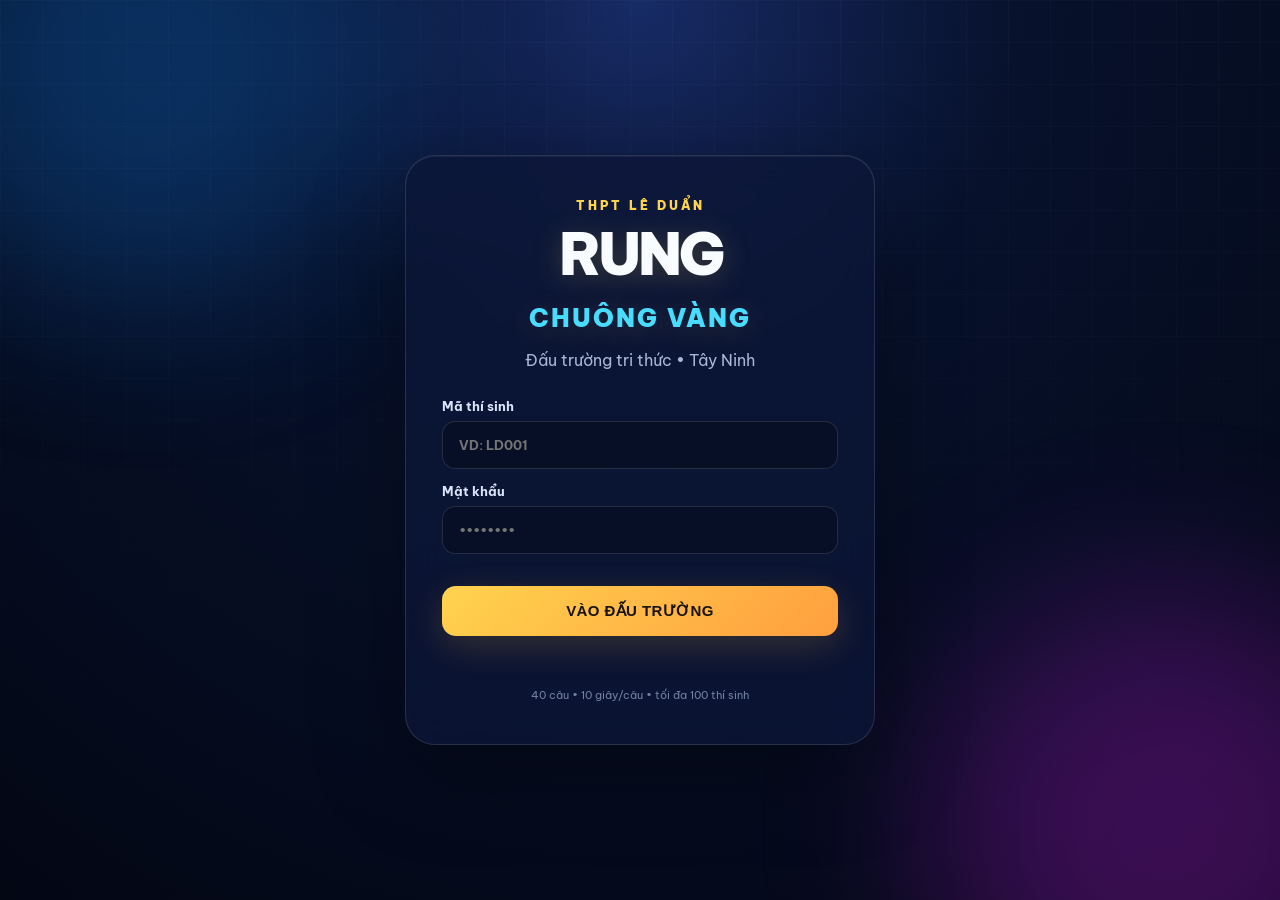
==== index.html @ 0bbd942b "Add files via upload" ====
<!doctype html>
<html lang="vi">
<head>
  <meta charset="utf-8">
  <meta name="viewport" content="width=device-width,initial-scale=1">
  <title>Rung Chuông Vàng — THPT Lê Duẩn</title>
  <meta name="theme-color" content="#07122d">
  <link rel="stylesheet" href="style.css">
</head>
<body>
  <div id="app">
    <section id="loginView" class="screen login-screen">
      <div class="aurora a1"></div><div class="aurora a2"></div>
      <div class="login-card glass">
        <div class="school-badge">THPT LÊ DUẨN</div>
        <div class="game-logo">RUNG<br><span>CHUÔNG VÀNG</span></div>
        <p class="subtitle">Đấu trường tri thức • Tây Ninh</p>
        <form id="loginForm">
          <label>Mã thí sinh
            <input id="studentCode" autocomplete="username" required placeholder="VD: LD001">
          </label>
          <label>Mật khẩu
            <input id="password" type="password" autocomplete="current-password" required placeholder="••••••••">
          </label>
          <button class="primary-btn" type="submit">VÀO ĐẤU TRƯỜNG</button>
          <p id="loginError" class="error"></p>
        </form>
        <div class="login-note">40 câu • 10 giây/câu • tối đa 100 thí sinh</div>
      </div>
    </section>

    <section id="quizView" class="screen hidden">
      <header class="topbar">
        <div>
          <div class="mini-brand">THPT LÊ DUẨN · RUNG CHUÔNG VÀNG</div>
          <div id="studentName" class="student-name">Thí sinh</div>
        </div>
        <div class="score-box">
          <span>ĐIỂM</span><strong id="score">0</strong>
        </div>
      </header>

      <main class="arena">
        <div class="round-row">
          <div class="question-count">CÂU <b id="qNo">0</b><span>/40</span></div>
          <div class="timer-wrap">
            <div id="timer" class="timer">10</div>
            <div class="timer-track"><div id="timerBar"></div></div>
          </div>
          <div class="live-pill"><i></i> LIVE</div>
        </div>

        <div id="waitingPanel" class="panel glass">
          <div class="pulse-ring">🔔</div>
          <h1>Đấu trường đang chuẩn bị</h1>
          <p>Hãy giữ màn hình sẵn sàng. MC sẽ bắt đầu khi tất cả thí sinh đã vào phòng.</p>
          <div class="loader"></div>
        </div>

        <div id="questionPanel" class="hidden">
          <div class="question-card glass">
            <div class="category" id="category">KIẾN THỨC</div>
            <h1 id="questionText">Câu hỏi</h1>
          </div>
          <div class="answers">
            <button class="answer" data-key="A"><span>A</span><strong id="ansA"></strong></button>
            <button class="answer" data-key="B"><span>B</span><strong id="ansB"></strong></button>
            <button class="answer" data-key="C"><span>C</span><strong id="ansC"></strong></button>
            <button class="answer" data-key="D"><span>D</span><strong id="ansD"></strong></button>
          </div>
          <div id="lockMessage" class="lock-message"></div>
        </div>

        <div id="resultPanel" class="panel glass hidden">
          <div id="resultIcon" class="result-icon">✓</div>
          <h1 id="resultTitle">Đã ghi nhận</h1>
          <p id="resultText">Chờ MC chuyển câu tiếp theo.</p>
        </div>
      </main>
      <div id="toast" class="toast"></div>
    </section>
  </div>
  <script src="config.js"></script>
  <script src="app.js"></script>
</body>
</html>
---- style.css ----
@import url('https://fonts.googleapis.com/css2?family=Be+Vietnam+Pro:wght@400;500;600;700;800;900&display=swap');
:root{
  --bg:#050a1b; --panel:rgba(12,23,56,.78); --line:rgba(255,255,255,.12);
  --gold:#ffd34e; --cyan:#48dcff; --text:#f8fbff; --muted:#aab7d4;
  --red:#ff5570; --green:#44e0a2;
}
*{box-sizing:border-box}
html,body{margin:0;min-height:100%;font-family:"Be Vietnam Pro",system-ui,sans-serif;background:radial-gradient(circle at 50% 0,#172b65 0,#07112b 35%,#030714 100%);color:var(--text)}
body:before{content:"";position:fixed;inset:0;pointer-events:none;background-image:linear-gradient(rgba(255,255,255,.025) 1px,transparent 1px),linear-gradient(90deg,rgba(255,255,255,.025) 1px,transparent 1px);background-size:42px 42px;mask-image:linear-gradient(to bottom,black,transparent 90%)}
.hidden{display:none!important}.screen{min-height:100vh}.glass{background:var(--panel);border:1px solid var(--line);box-shadow:0 25px 90px rgba(0,0,0,.35),inset 0 1px rgba(255,255,255,.06);backdrop-filter:blur(20px)}
.login-screen{display:grid;place-items:center;position:relative;overflow:hidden;padding:24px}.aurora{position:absolute;width:480px;height:480px;border-radius:50%;filter:blur(90px);opacity:.25}.a1{background:#168cff;top:-180px;left:-100px}.a2{background:#d91eff;right:-130px;bottom:-170px}
.login-card{width:min(470px,100%);padding:42px 36px;border-radius:30px;text-align:center;position:relative}
.school-badge{font-size:12px;font-weight:900;letter-spacing:3px;color:var(--gold);margin-bottom:15px}
.game-logo{font-size:58px;line-height:.9;font-weight:900;letter-spacing:-3px;text-shadow:0 4px 30px rgba(255,211,78,.22)}
.game-logo span{font-size:25px;letter-spacing:2px;color:var(--cyan)}
.subtitle{color:var(--muted);margin:18px 0 28px}
form{text-align:left}label{display:block;color:#dbe4fa;font-size:13px;font-weight:700;margin:14px 0}input{width:100%;margin-top:7px;padding:15px 16px;border-radius:13px;border:1px solid var(--line);background:#070f27;color:#fff;outline:none;font:inherit}input:focus{border-color:var(--cyan);box-shadow:0 0 0 3px rgba(72,220,255,.12)}
.primary-btn{width:100%;margin-top:18px;padding:16px;border:0;border-radius:14px;background:linear-gradient(135deg,#ffd34e,#ff9f3f);color:#17120a;font-weight:900;font-size:15px;letter-spacing:.4px;cursor:pointer;box-shadow:0 10px 35px rgba(255,181,60,.18)}
.primary-btn:active{transform:translateY(1px)}.error{min-height:20px;color:#ff8da0;font-size:12px;text-align:center}.login-note{font-size:11px;color:#7382a3;margin-top:20px}
.topbar{height:82px;padding:0 34px;display:flex;align-items:center;justify-content:space-between;border-bottom:1px solid var(--line);background:rgba(2,7,20,.72);backdrop-filter:blur(15px)}
.mini-brand{font-size:10px;font-weight:900;letter-spacing:2px;color:var(--gold)}.student-name{font-size:16px;font-weight:800;margin-top:4px}.score-box{text-align:right}.score-box span{display:block;font-size:9px;color:var(--muted);letter-spacing:2px}.score-box strong{font-size:28px;color:var(--gold)}
.arena{max-width:1180px;margin:0 auto;padding:32px 24px 60px}.round-row{display:grid;grid-template-columns:1fr auto 1fr;align-items:center;gap:20px;margin-bottom:26px}.question-count{font-size:20px;font-weight:900}.question-count b{font-size:32px;color:var(--gold)}.question-count span{color:#72809d;font-size:13px}
.timer-wrap{width:min(360px,45vw);text-align:center}.timer{font-size:46px;font-weight:900;line-height:1;text-shadow:0 0 30px rgba(72,220,255,.35)}.timer-track{height:7px;background:#172341;border-radius:10px;margin-top:10px;overflow:hidden}.timer-track div{height:100%;width:100%;background:linear-gradient(90deg,var(--cyan),var(--gold));transform-origin:left}
.live-pill{justify-self:end;font-size:10px;letter-spacing:2px;font-weight:900;color:#ff8092}.live-pill i{display:inline-block;width:8px;height:8px;border-radius:50%;background:#ff526c;margin-right:6px;box-shadow:0 0 15px #ff526c;animation:blink 1s infinite}
.panel{min-height:460px;border-radius:28px;display:grid;place-items:center;align-content:center;text-align:center;padding:50px}.panel h1{margin:15px 0 8px;font-size:30px}.panel p{max-width:620px;color:var(--muted);line-height:1.7}.pulse-ring{font-size:54px;animation:pulse 1.8s infinite}.loader{width:120px;height:4px;background:#18233f;border-radius:9px;margin-top:28px;overflow:hidden}.loader:after{content:"";display:block;width:40%;height:100%;background:var(--cyan);animation:load 1.3s infinite}
.question-card{padding:36px 42px;border-radius:28px;text-align:center;margin-bottom:20px}.category{font-size:10px;letter-spacing:3px;font-weight:900;color:var(--cyan);margin-bottom:18px}.question-card h1{font-size:clamp(25px,4vw,43px);line-height:1.28;margin:0;letter-spacing:-.7px}
.answers{display:grid;grid-template-columns:1fr 1fr;gap:16px}.answer{min-height:115px;border:1px solid var(--line);border-radius:22px;background:linear-gradient(145deg,rgba(21,37,79,.9),rgba(9,19,46,.9));color:#fff;padding:18px 22px;display:flex;align-items:center;gap:18px;text-align:left;cursor:pointer;transition:.18s transform,.18s border,.18s background}.answer span{flex:0 0 48px;height:48px;border-radius:14px;display:grid;place-items:center;background:rgba(72,220,255,.1);border:1px solid rgba(72,220,255,.25);color:var(--cyan);font-size:19px;font-weight:900}.answer strong{font-size:17px;line-height:1.4}.answer:hover{transform:translateY(-2px);border-color:rgba(72,220,255,.6)}.answer.selected{border-color:var(--gold);background:linear-gradient(145deg,rgba(92,69,20,.9),rgba(20,28,55,.9));box-shadow:0 0 35px rgba(255,211,78,.1)}.answer.disabled{pointer-events:none;opacity:.65}
.lock-message{text-align:center;color:var(--muted);font-size:12px;margin-top:16px;min-height:18px}.result-icon{width:72px;height:72px;border-radius:50%;display:grid;place-items:center;background:rgba(68,224,162,.12);color:var(--green);font-size:38px;font-weight:900}
.toast{position:fixed;left:50%;bottom:25px;transform:translate(-50%,20px);padding:12px 18px;background:#111c3a;border:1px solid var(--line);border-radius:12px;opacity:0;pointer-events:none;transition:.25s;font-size:13px}.toast.show{opacity:1;transform:translate(-50%,0)}
@keyframes blink{50%{opacity:.25}}@keyframes pulse{50%{transform:scale(1.08)}}@keyframes load{from{transform:translateX(-100%)}to{transform:translateX(350%)}} 
@media(max-width:700px){.topbar{padding:0 16px}.arena{padding:20px 14px 45px}.round-row{grid-template-columns:1fr auto;}.timer-wrap{grid-column:1/-1;grid-row:2;width:100%}.live-pill{display:none}.answers{grid-template-columns:1fr}.answer{min-height:92px}.question-card{padding:28px 20px}.game-logo{font-size:48px}.login-card{padding:34px 24px}}
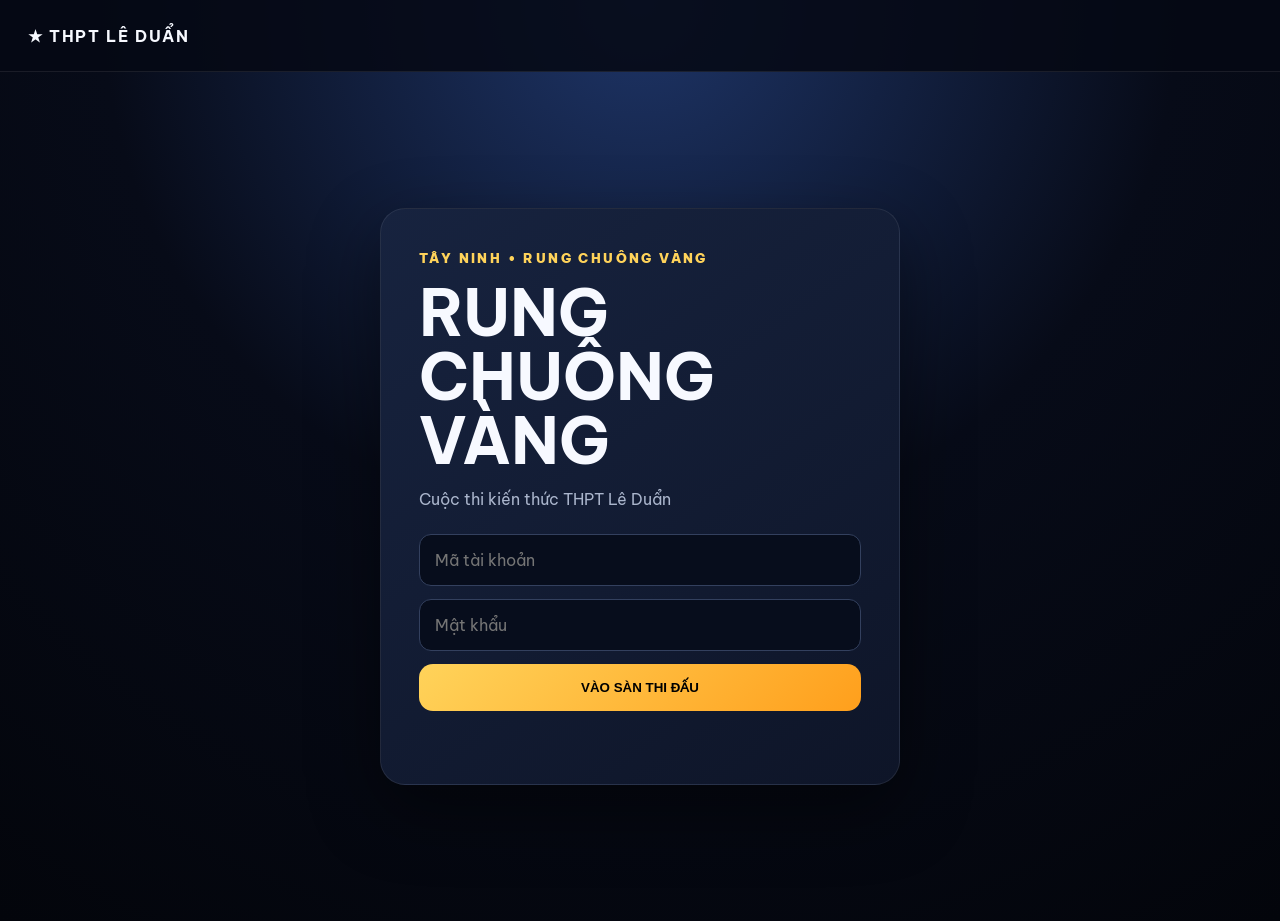
==== commit c70f297e: "Add files via upload" ====
--- a/index.html
+++ b/index.html
@@ -1,86 +1 @@
-<!doctype html>
-<html lang="vi">
-<head>
-  <meta charset="utf-8">
-  <meta name="viewport" content="width=device-width,initial-scale=1">
-  <title>Rung Chuông Vàng — THPT Lê Duẩn</title>
-  <meta name="theme-color" content="#07122d">
-  <link rel="stylesheet" href="style.css">
-</head>
-<body>
-  <div id="app">
-    <section id="loginView" class="screen login-screen">
-      <div class="aurora a1"></div><div class="aurora a2"></div>
-      <div class="login-card glass">
-        <div class="school-badge">THPT LÊ DUẨN</div>
-        <div class="game-logo">RUNG<br><span>CHUÔNG VÀNG</span></div>
-        <p class="subtitle">Đấu trường tri thức • Tây Ninh</p>
-        <form id="loginForm">
-          <label>Mã thí sinh
-            <input id="studentCode" autocomplete="username" required placeholder="VD: LD001">
-          </label>
-          <label>Mật khẩu
-            <input id="password" type="password" autocomplete="current-password" required placeholder="••••••••">
-          </label>
-          <button class="primary-btn" type="submit">VÀO ĐẤU TRƯỜNG</button>
-          <p id="loginError" class="error"></p>
-        </form>
-        <div class="login-note">40 câu • 10 giây/câu • tối đa 100 thí sinh</div>
-      </div>
-    </section>
-
-    <section id="quizView" class="screen hidden">
-      <header class="topbar">
-        <div>
-          <div class="mini-brand">THPT LÊ DUẨN · RUNG CHUÔNG VÀNG</div>
-          <div id="studentName" class="student-name">Thí sinh</div>
-        </div>
-        <div class="score-box">
-          <span>ĐIỂM</span><strong id="score">0</strong>
-        </div>
-      </header>
-
-      <main class="arena">
-        <div class="round-row">
-          <div class="question-count">CÂU <b id="qNo">0</b><span>/40</span></div>
-          <div class="timer-wrap">
-            <div id="timer" class="timer">10</div>
-            <div class="timer-track"><div id="timerBar"></div></div>
-          </div>
-          <div class="live-pill"><i></i> LIVE</div>
-        </div>
-
-        <div id="waitingPanel" class="panel glass">
-          <div class="pulse-ring">🔔</div>
-          <h1>Đấu trường đang chuẩn bị</h1>
-          <p>Hãy giữ màn hình sẵn sàng. MC sẽ bắt đầu khi tất cả thí sinh đã vào phòng.</p>
-          <div class="loader"></div>
-        </div>
-
-        <div id="questionPanel" class="hidden">
-          <div class="question-card glass">
-            <div class="category" id="category">KIẾN THỨC</div>
-            <h1 id="questionText">Câu hỏi</h1>
-          </div>
-          <div class="answers">
-            <button class="answer" data-key="A"><span>A</span><strong id="ansA"></strong></button>
-            <button class="answer" data-key="B"><span>B</span><strong id="ansB"></strong></button>
-            <button class="answer" data-key="C"><span>C</span><strong id="ansC"></strong></button>
-            <button class="answer" data-key="D"><span>D</span><strong id="ansD"></strong></button>
-          </div>
-          <div id="lockMessage" class="lock-message"></div>
-        </div>
-
-        <div id="resultPanel" class="panel glass hidden">
-          <div id="resultIcon" class="result-icon">✓</div>
-          <h1 id="resultTitle">Đã ghi nhận</h1>
-          <p id="resultText">Chờ MC chuyển câu tiếp theo.</p>
-        </div>
-      </main>
-      <div id="toast" class="toast"></div>
-    </section>
-  </div>
-  <script src="config.js"></script>
-  <script src="app.js"></script>
-</body>
-</html>
+<!doctype html><html lang="vi"><head><meta charset="utf-8"><meta name="viewport" content="width=device-width,initial-scale=1"><title>Rung Chuông Vàng - THPT Lê Duẩn</title><link rel="stylesheet" href="style.css"></head><body><header><b>★ THPT LÊ DUẨN</b><span id="badge"></span></header><main><section id="login"><div class="card login"><small>TÂY NINH • RUNG CHUÔNG VÀNG</small><h1>RUNG CHUÔNG VÀNG</h1><p>Cuộc thi kiến thức THPT Lê Duẩn</p><form id="form"><input id="user" placeholder="Mã tài khoản" required><input id="pass" type="password" placeholder="Mật khẩu" required><button>VÀO SÀN THI ĐẤU</button><div id="msg"></div></form></div></section><section id="wait" class="hidden center"><div>●</div><h2>ĐÃ SẴN SÀNG</h2><p>Chờ MC bắt đầu cuộc thi...</p></section><section id="quiz" class="hidden"><div class="head"><div>CÂU <b id="qn">0</b>/40</div><div><strong id="timer">10</strong><small> GIÂY</small></div><div>CÒN LẠI <b id="alive">100</b></div></div><div class="bar"><i id="bar"></i></div><article class="card"><small>CÂU HỎI</small><h2 id="question">...</h2></article><div id="answers" class="answers"></div><p id="notice">Chọn một đáp án.</p></section><section id="finish" class="hidden center"><div class="trophy">🏆</div><h2>CUỘC THI ĐÃ KẾT THÚC</h2><p id="mine"></p></section></main><script src="config.js"></script><script src="app.js"></script></body></html>
--- a/style.css
+++ b/style.css
@@ -1,31 +1 @@
-@import url('https://fonts.googleapis.com/css2?family=Be+Vietnam+Pro:wght@400;500;600;700;800;900&display=swap');
-:root{
-  --bg:#050a1b; --panel:rgba(12,23,56,.78); --line:rgba(255,255,255,.12);
-  --gold:#ffd34e; --cyan:#48dcff; --text:#f8fbff; --muted:#aab7d4;
-  --red:#ff5570; --green:#44e0a2;
-}
-*{box-sizing:border-box}
-html,body{margin:0;min-height:100%;font-family:"Be Vietnam Pro",system-ui,sans-serif;background:radial-gradient(circle at 50% 0,#172b65 0,#07112b 35%,#030714 100%);color:var(--text)}
-body:before{content:"";position:fixed;inset:0;pointer-events:none;background-image:linear-gradient(rgba(255,255,255,.025) 1px,transparent 1px),linear-gradient(90deg,rgba(255,255,255,.025) 1px,transparent 1px);background-size:42px 42px;mask-image:linear-gradient(to bottom,black,transparent 90%)}
-.hidden{display:none!important}.screen{min-height:100vh}.glass{background:var(--panel);border:1px solid var(--line);box-shadow:0 25px 90px rgba(0,0,0,.35),inset 0 1px rgba(255,255,255,.06);backdrop-filter:blur(20px)}
-.login-screen{display:grid;place-items:center;position:relative;overflow:hidden;padding:24px}.aurora{position:absolute;width:480px;height:480px;border-radius:50%;filter:blur(90px);opacity:.25}.a1{background:#168cff;top:-180px;left:-100px}.a2{background:#d91eff;right:-130px;bottom:-170px}
-.login-card{width:min(470px,100%);padding:42px 36px;border-radius:30px;text-align:center;position:relative}
-.school-badge{font-size:12px;font-weight:900;letter-spacing:3px;color:var(--gold);margin-bottom:15px}
-.game-logo{font-size:58px;line-height:.9;font-weight:900;letter-spacing:-3px;text-shadow:0 4px 30px rgba(255,211,78,.22)}
-.game-logo span{font-size:25px;letter-spacing:2px;color:var(--cyan)}
-.subtitle{color:var(--muted);margin:18px 0 28px}
-form{text-align:left}label{display:block;color:#dbe4fa;font-size:13px;font-weight:700;margin:14px 0}input{width:100%;margin-top:7px;padding:15px 16px;border-radius:13px;border:1px solid var(--line);background:#070f27;color:#fff;outline:none;font:inherit}input:focus{border-color:var(--cyan);box-shadow:0 0 0 3px rgba(72,220,255,.12)}
-.primary-btn{width:100%;margin-top:18px;padding:16px;border:0;border-radius:14px;background:linear-gradient(135deg,#ffd34e,#ff9f3f);color:#17120a;font-weight:900;font-size:15px;letter-spacing:.4px;cursor:pointer;box-shadow:0 10px 35px rgba(255,181,60,.18)}
-.primary-btn:active{transform:translateY(1px)}.error{min-height:20px;color:#ff8da0;font-size:12px;text-align:center}.login-note{font-size:11px;color:#7382a3;margin-top:20px}
-.topbar{height:82px;padding:0 34px;display:flex;align-items:center;justify-content:space-between;border-bottom:1px solid var(--line);background:rgba(2,7,20,.72);backdrop-filter:blur(15px)}
-.mini-brand{font-size:10px;font-weight:900;letter-spacing:2px;color:var(--gold)}.student-name{font-size:16px;font-weight:800;margin-top:4px}.score-box{text-align:right}.score-box span{display:block;font-size:9px;color:var(--muted);letter-spacing:2px}.score-box strong{font-size:28px;color:var(--gold)}
-.arena{max-width:1180px;margin:0 auto;padding:32px 24px 60px}.round-row{display:grid;grid-template-columns:1fr auto 1fr;align-items:center;gap:20px;margin-bottom:26px}.question-count{font-size:20px;font-weight:900}.question-count b{font-size:32px;color:var(--gold)}.question-count span{color:#72809d;font-size:13px}
-.timer-wrap{width:min(360px,45vw);text-align:center}.timer{font-size:46px;font-weight:900;line-height:1;text-shadow:0 0 30px rgba(72,220,255,.35)}.timer-track{height:7px;background:#172341;border-radius:10px;margin-top:10px;overflow:hidden}.timer-track div{height:100%;width:100%;background:linear-gradient(90deg,var(--cyan),var(--gold));transform-origin:left}
-.live-pill{justify-self:end;font-size:10px;letter-spacing:2px;font-weight:900;color:#ff8092}.live-pill i{display:inline-block;width:8px;height:8px;border-radius:50%;background:#ff526c;margin-right:6px;box-shadow:0 0 15px #ff526c;animation:blink 1s infinite}
-.panel{min-height:460px;border-radius:28px;display:grid;place-items:center;align-content:center;text-align:center;padding:50px}.panel h1{margin:15px 0 8px;font-size:30px}.panel p{max-width:620px;color:var(--muted);line-height:1.7}.pulse-ring{font-size:54px;animation:pulse 1.8s infinite}.loader{width:120px;height:4px;background:#18233f;border-radius:9px;margin-top:28px;overflow:hidden}.loader:after{content:"";display:block;width:40%;height:100%;background:var(--cyan);animation:load 1.3s infinite}
-.question-card{padding:36px 42px;border-radius:28px;text-align:center;margin-bottom:20px}.category{font-size:10px;letter-spacing:3px;font-weight:900;color:var(--cyan);margin-bottom:18px}.question-card h1{font-size:clamp(25px,4vw,43px);line-height:1.28;margin:0;letter-spacing:-.7px}
-.answers{display:grid;grid-template-columns:1fr 1fr;gap:16px}.answer{min-height:115px;border:1px solid var(--line);border-radius:22px;background:linear-gradient(145deg,rgba(21,37,79,.9),rgba(9,19,46,.9));color:#fff;padding:18px 22px;display:flex;align-items:center;gap:18px;text-align:left;cursor:pointer;transition:.18s transform,.18s border,.18s background}.answer span{flex:0 0 48px;height:48px;border-radius:14px;display:grid;place-items:center;background:rgba(72,220,255,.1);border:1px solid rgba(72,220,255,.25);color:var(--cyan);font-size:19px;font-weight:900}.answer strong{font-size:17px;line-height:1.4}.answer:hover{transform:translateY(-2px);border-color:rgba(72,220,255,.6)}.answer.selected{border-color:var(--gold);background:linear-gradient(145deg,rgba(92,69,20,.9),rgba(20,28,55,.9));box-shadow:0 0 35px rgba(255,211,78,.1)}.answer.disabled{pointer-events:none;opacity:.65}
-.lock-message{text-align:center;color:var(--muted);font-size:12px;margin-top:16px;min-height:18px}.result-icon{width:72px;height:72px;border-radius:50%;display:grid;place-items:center;background:rgba(68,224,162,.12);color:var(--green);font-size:38px;font-weight:900}
-.toast{position:fixed;left:50%;bottom:25px;transform:translate(-50%,20px);padding:12px 18px;background:#111c3a;border:1px solid var(--line);border-radius:12px;opacity:0;pointer-events:none;transition:.25s;font-size:13px}.toast.show{opacity:1;transform:translate(-50%,0)}
-@keyframes blink{50%{opacity:.25}}@keyframes pulse{50%{transform:scale(1.08)}}@keyframes load{from{transform:translateX(-100%)}to{transform:translateX(350%)}} 
-@media(max-width:700px){.topbar{padding:0 16px}.arena{padding:20px 14px 45px}.round-row{grid-template-columns:1fr auto;}.timer-wrap{grid-column:1/-1;grid-row:2;width:100%}.live-pill{display:none}.answers{grid-template-columns:1fr}.answer{min-height:92px}.question-card{padding:28px 20px}.game-logo{font-size:48px}.login-card{padding:34px 24px}}
+@import url('https://fonts.googleapis.com/css2?family=Be+Vietnam+Pro:wght@500;700;900&display=swap');*{box-sizing:border-box}body{margin:0;background:radial-gradient(circle at 50% 0,#1e3568,#070b18 48%,#03050b);color:#f7f9ff;font-family:'Be Vietnam Pro',sans-serif;min-height:100vh}header{height:72px;padding:0 28px;display:flex;justify-content:space-between;align-items:center;background:#050914dd;border-bottom:1px solid #ffffff15}header b{letter-spacing:.1em}#badge{color:#b7c4df}main{max-width:1200px;margin:auto;padding:28px}.card{background:linear-gradient(145deg,#17233f,#0e1528);border:1px solid #ffffff15;border-radius:25px;box-shadow:0 25px 70px #0007}.login{width:min(520px,100%);padding:38px;margin:12vh auto}.login h1{font-size:clamp(38px,7vw,64px);line-height:1;margin:14px 0}.login small,article small{color:#ffd35a;letter-spacing:.18em;font-weight:900}.login p{color:#aab5cc}form{display:grid;gap:13px;margin-top:25px}input{padding:15px;border:1px solid #33405e;border-radius:12px;background:#070d1c;color:white;font:inherit}button{border:0;border-radius:14px;padding:16px;background:linear-gradient(135deg,#ffd35a,#ff9f1c);font-weight:900;cursor:pointer}#msg,#notice{color:#ff7a8d;min-height:22px}.hidden{display:none!important}.center{text-align:center;min-height:80vh;display:grid;place-content:center}.center>div:first-child{font-size:70px;color:#ffd35a}.head{display:grid;grid-template-columns:1fr auto 1fr;align-items:center;text-align:center;font-size:14px;margin:10px 0}.head>div:last-child{text-align:right;color:#9da9c4}.head b{font-size:35px;color:white}.head strong{font-size:58px;color:#ffd35a}.head small{color:#9da9c4}.bar{height:7px;background:#ffffff12;border-radius:10px;overflow:hidden;margin-bottom:24px}.bar i{display:block;height:100%;background:linear-gradient(90deg,#46d9ff,#ffd35a);width:0}.card article{}.card h2{font-size:clamp(25px,3.6vw,44px);line-height:1.3;margin:14px 0}.answers{display:grid;grid-template-columns:1fr 1fr;gap:15px}.answers button{background:#111b31;color:white;text-align:left;border:1px solid #ffffff14;display:flex;align-items:center;gap:15px;min-height:90px;box-shadow:none}.answers button b{width:48px;height:48px;display:grid;place-items:center;border-radius:14px;background:#ffffff0d;color:#ffd35a}.answers button:hover{border-color:#46d9ff66;transform:translateY(-2px)}.answers button:disabled{opacity:.65}.answers button.selected{border-color:#46d9ff}.trophy{font-size:90px!important}@media(max-width:700px){main{padding:16px}.login{padding:24px}.answers{grid-template-columns:1fr}.head>div:last-child{display:none}}
